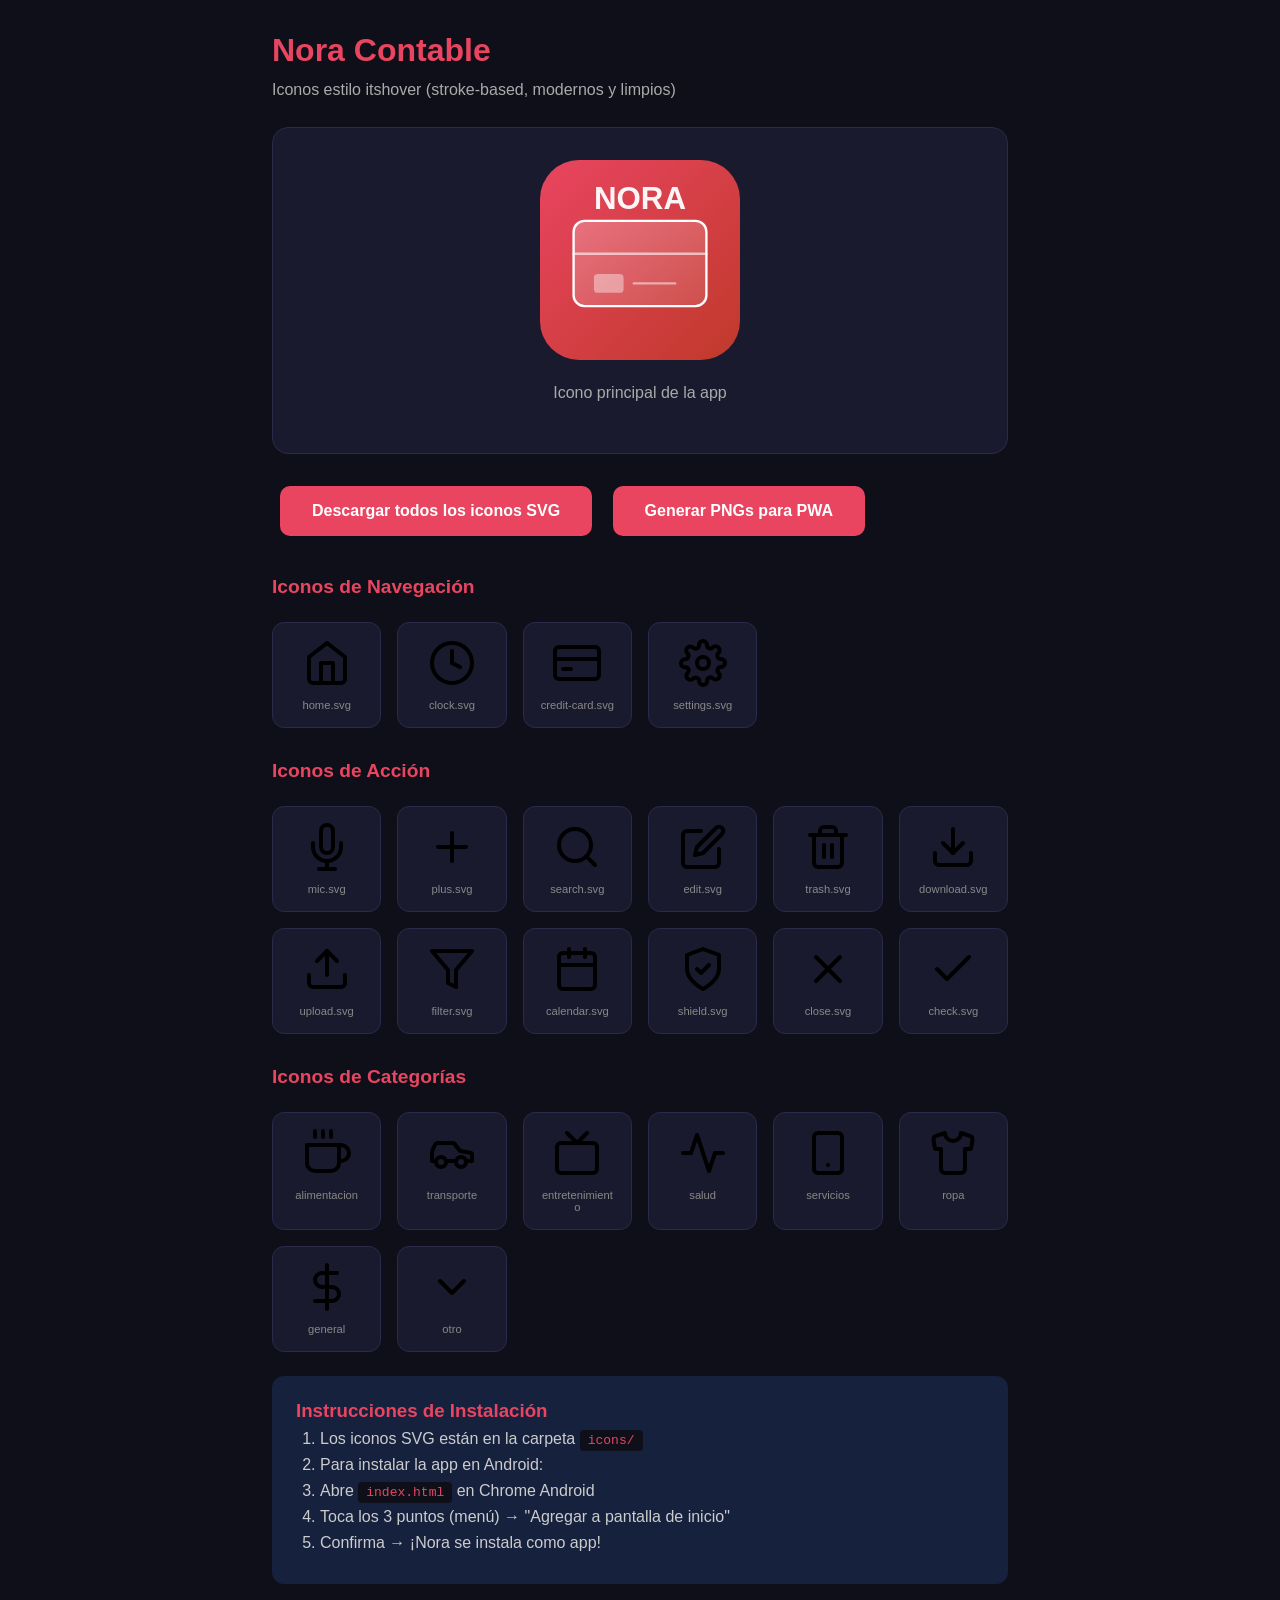
==== generate-icons.html @ 249a9bec "Nora Contable v1.0 - App de control de gastos offline" ====
<!DOCTYPE html>
<html lang="es">
<head>
  <meta charset="UTF-8">
  <meta name="viewport" content="width=device-width, initial-scale=1.0">
  <title>Nora - Generador de Iconos PNG</title>
  <style>
    * { margin: 0; padding: 0; box-sizing: border-box; }
    body { 
      font-family: -apple-system, BlinkMacSystemFont, 'Segoe UI', Roboto, sans-serif; 
      background: #0f0f1a; 
      color: #eee; 
      padding: 2rem; 
      max-width: 800px;
      margin: 0 auto;
    }
    h1 { color: #e94560; margin-bottom: 0.5rem; }
    h2 { color: #e94560; margin: 2rem 0 1rem; font-size: 1.2rem; }
    p { color: #aaa; margin-bottom: 1rem; line-height: 1.6; }
    .icon-grid {
      display: grid;
      grid-template-columns: repeat(auto-fill, minmax(100px, 1fr));
      gap: 1rem;
      margin: 1.5rem 0;
    }
    .icon-card {
      background: #1a1a2e;
      border-radius: 12px;
      padding: 1rem;
      text-align: center;
      border: 1px solid #2a2a4a;
    }
    .icon-card img {
      width: 48px;
      height: 48px;
      margin-bottom: 0.5rem;
    }
    .icon-card span {
      display: block;
      font-size: 0.7rem;
      color: #888;
      word-break: break-all;
    }
    button {
      background: #e94560;
      color: white;
      border: none;
      padding: 1rem 2rem;
      border-radius: 10px;
      font-size: 1rem;
      font-weight: 600;
      cursor: pointer;
      margin: 0.5rem;
    }
    button:hover { background: #ff6b81; }
    .preview {
      background: #1a1a2e;
      border-radius: 16px;
      padding: 2rem;
      text-align: center;
      margin: 1.5rem 0;
      border: 1px solid #2a2a4a;
    }
    .preview img {
      max-width: 200px;
      border-radius: 20px;
    }
    .instructions {
      background: #16213e;
      border-radius: 12px;
      padding: 1.5rem;
      margin: 1rem 0;
    }
    .instructions h3 { color: #e94560; margin-bottom: 0.5rem; }
    .instructions ol { padding-left: 1.5rem; }
    .instructions li { margin: 0.5rem 0; color: #ccc; }
    code {
      background: #0f0f1a;
      padding: 0.2rem 0.5rem;
      border-radius: 4px;
      font-family: monospace;
      color: #e94560;
    }
  </style>
</head>
<body>
  <h1>Nora Contable</h1>
  <p>Iconos estilo itshover (stroke-based, modernos y limpios)</p>

  <div class="preview">
    <img src="icons/icon-512.svg" alt="Nora App Icon">
    <p style="margin-top:1rem">Icono principal de la app</p>
  </div>

  <button onclick="downloadAll()">Descargar todos los iconos SVG</button>
  <button onclick="generatePNGs()">Generar PNGs para PWA</button>

  <h2>Iconos de Navegación</h2>
  <div class="icon-grid">
    <div class="icon-card"><img src="icons/home.svg" alt="home"><span>home.svg</span></div>
    <div class="icon-card"><img src="icons/clock.svg" alt="clock"><span>clock.svg</span></div>
    <div class="icon-card"><img src="icons/credit-card.svg" alt="credit-card"><span>credit-card.svg</span></div>
    <div class="icon-card"><img src="icons/settings.svg" alt="settings"><span>settings.svg</span></div>
  </div>

  <h2>Iconos de Acción</h2>
  <div class="icon-grid">
    <div class="icon-card"><img src="icons/mic.svg" alt="mic"><span>mic.svg</span></div>
    <div class="icon-card"><img src="icons/plus.svg" alt="plus"><span>plus.svg</span></div>
    <div class="icon-card"><img src="icons/search.svg" alt="search"><span>search.svg</span></div>
    <div class="icon-card"><img src="icons/edit.svg" alt="edit"><span>edit.svg</span></div>
    <div class="icon-card"><img src="icons/trash.svg" alt="trash"><span>trash.svg</span></div>
    <div class="icon-card"><img src="icons/download.svg" alt="download"><span>download.svg</span></div>
    <div class="icon-card"><img src="icons/upload.svg" alt="upload"><span>upload.svg</span></div>
    <div class="icon-card"><img src="icons/filter.svg" alt="filter"><span>filter.svg</span></div>
    <div class="icon-card"><img src="icons/calendar.svg" alt="calendar"><span>calendar.svg</span></div>
    <div class="icon-card"><img src="icons/shield.svg" alt="shield"><span>shield.svg</span></div>
    <div class="icon-card"><img src="icons/close.svg" alt="close"><span>close.svg</span></div>
    <div class="icon-card"><img src="icons/check.svg" alt="check"><span>check.svg</span></div>
  </div>

  <h2>Iconos de Categorías</h2>
  <div class="icon-grid">
    <div class="icon-card"><img src="icons/cat-alimentacion.svg" alt="alimentacion"><span>alimentacion</span></div>
    <div class="icon-card"><img src="icons/cat-transporte.svg" alt="transporte"><span>transporte</span></div>
    <div class="icon-card"><img src="icons/cat-entretenimiento.svg" alt="entretenimiento"><span>entretenimiento</span></div>
    <div class="icon-card"><img src="icons/cat-salud.svg" alt="salud"><span>salud</span></div>
    <div class="icon-card"><img src="icons/cat-servicios.svg" alt="servicios"><span>servicios</span></div>
    <div class="icon-card"><img src="icons/cat-ropa.svg" alt="ropa"><span>ropa</span></div>
    <div class="icon-card"><img src="icons/cat-general.svg" alt="general"><span>general</span></div>
    <div class="icon-card"><img src="icons/cat-otro.svg" alt="otro"><span>otro</span></div>
  </div>

  <div class="instructions">
    <h3>Instrucciones de Instalación</h3>
    <ol>
      <li>Los iconos SVG están en la carpeta <code>icons/</code></li>
      <li>Para instalar la app en Android:</li>
      <li>Abre <code>index.html</code> en Chrome Android</li>
      <li>Toca los 3 puntos (menú) → "Agregar a pantalla de inicio"</li>
      <li>Confirma → ¡Nora se instala como app!</li>
    </ol>
  </div>

  <script>
    function downloadAll() {
      const icons = [
        'icon-192.svg', 'icon-512.svg',
        'home.svg', 'clock.svg', 'credit-card.svg', 'settings.svg',
        'mic.svg', 'plus.svg', 'search.svg', 'edit.svg', 'trash.svg',
        'download.svg', 'upload.svg', 'filter.svg', 'calendar.svg', 'shield.svg',
        'close.svg', 'check.svg', 'alert-triangle.svg',
        'cat-alimentacion.svg', 'cat-transporte.svg', 'cat-entretenimiento.svg',
        'cat-salud.svg', 'cat-servicios.svg', 'cat-ropa.svg',
        'cat-general.svg', 'cat-otro.svg'
      ];
      
      icons.forEach(name => {
        const link = document.createElement('a');
        link.href = `icons/${name}`;
        link.download = name;
        link.click();
      });
      
      alert('Descargando todos los iconos SVG...');
    }

    async function generatePNGs() {
      const sizes = [192, 512];
      
      for (const size of sizes) {
        const canvas = document.createElement('canvas');
        canvas.width = size;
        canvas.height = size;
        const ctx = canvas.getContext('2d');
        
        // Background gradient
        const gradient = ctx.createLinearGradient(0, 0, size, size);
        gradient.addColorStop(0, '#e94560');
        gradient.addColorStop(1, '#c0392b');
        ctx.fillStyle = gradient;
        
        // Rounded rectangle
        const radius = size * 0.2;
        ctx.beginPath();
        ctx.moveTo(radius, 0);
        ctx.lineTo(size - radius, 0);
        ctx.quadraticCurveTo(size, 0, size, radius);
        ctx.lineTo(size, size - radius);
        ctx.quadraticCurveTo(size, size, size - radius, size);
        ctx.lineTo(radius, size);
        ctx.quadraticCurveTo(0, size, 0, size - radius);
        ctx.lineTo(0, radius);
        ctx.quadraticCurveTo(0, 0, radius, 0);
        ctx.closePath();
        ctx.fill();
        
        // Card shape
        ctx.strokeStyle = 'rgba(255,255,255,0.3)';
        ctx.lineWidth = size * 0.015;
        const cardX = size * 0.17;
        const cardY = size * 0.3;
        const cardW = size * 0.66;
        const cardH = size * 0.43;
        const cardR = size * 0.06;
        
        ctx.beginPath();
        ctx.moveTo(cardX + cardR, cardY);
        ctx.lineTo(cardX + cardW - cardR, cardY);
        ctx.quadraticCurveTo(cardX + cardW, cardY, cardX + cardW, cardY + cardR);
        ctx.lineTo(cardX + cardW, cardY + cardH - cardR);
        ctx.quadraticCurveTo(cardX + cardW, cardY + cardH, cardX + cardW - cardR, cardY + cardH);
        ctx.lineTo(cardX + cardR, cardY + cardH);
        ctx.quadraticCurveTo(cardX, cardY + cardH, cardX, cardY + cardH - cardR);
        ctx.lineTo(cardX, cardY + cardR);
        ctx.quadraticCurveTo(cardX, cardY, cardX + cardR, cardY);
        ctx.closePath();
        ctx.stroke();
        
        // Card line
        ctx.beginPath();
        ctx.moveTo(cardX, cardY + cardH * 0.35);
        ctx.lineTo(cardX + cardW, cardY + cardH * 0.35);
        ctx.strokeStyle = 'rgba(255,255,255,0.4)';
        ctx.stroke();
        
        // Text "NORA"
        ctx.fillStyle = 'white';
        ctx.font = `bold ${size * 0.17}px Arial, sans-serif`;
        ctx.textAlign = 'center';
        ctx.textBaseline = 'middle';
        ctx.fillText('NORA', size / 2, size * 0.18);
        
        // Download
        const link = document.createElement('a');
        link.download = `icon-${size}.png`;
        link.href = canvas.toDataURL('image/png');
        link.click();
      }
      
      alert('PNGs generados: icon-192.png y icon-512.png');
    }
  </script>
</body>
</html>
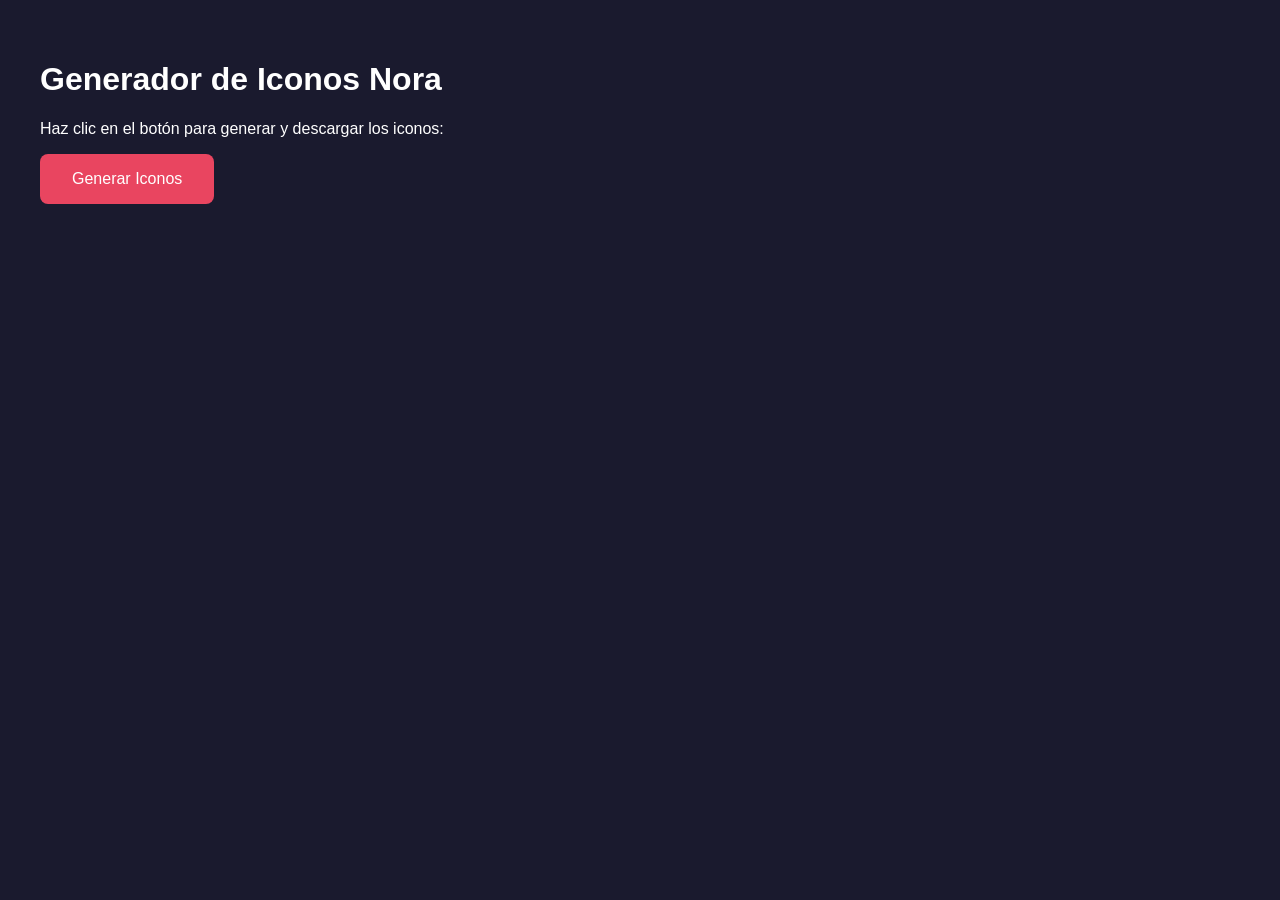
==== commit bbabb9c5: "Add files via upload" ====
--- a/generate-icons.html
+++ b/generate-icons.html
@@ -1,244 +1,58 @@
 <!DOCTYPE html>
-<html lang="es">
+<html>
 <head>
-  <meta charset="UTF-8">
-  <meta name="viewport" content="width=device-width, initial-scale=1.0">
-  <title>Nora - Generador de Iconos PNG</title>
+  <title>Generador de Iconos Nora</title>
   <style>
-    * { margin: 0; padding: 0; box-sizing: border-box; }
-    body { 
-      font-family: -apple-system, BlinkMacSystemFont, 'Segoe UI', Roboto, sans-serif; 
-      background: #0f0f1a; 
-      color: #eee; 
-      padding: 2rem; 
-      max-width: 800px;
-      margin: 0 auto;
-    }
-    h1 { color: #e94560; margin-bottom: 0.5rem; }
-    h2 { color: #e94560; margin: 2rem 0 1rem; font-size: 1.2rem; }
-    p { color: #aaa; margin-bottom: 1rem; line-height: 1.6; }
-    .icon-grid {
-      display: grid;
-      grid-template-columns: repeat(auto-fill, minmax(100px, 1fr));
-      gap: 1rem;
-      margin: 1.5rem 0;
-    }
-    .icon-card {
-      background: #1a1a2e;
-      border-radius: 12px;
-      padding: 1rem;
-      text-align: center;
-      border: 1px solid #2a2a4a;
-    }
-    .icon-card img {
-      width: 48px;
-      height: 48px;
-      margin-bottom: 0.5rem;
-    }
-    .icon-card span {
-      display: block;
-      font-size: 0.7rem;
-      color: #888;
-      word-break: break-all;
-    }
-    button {
-      background: #e94560;
-      color: white;
-      border: none;
-      padding: 1rem 2rem;
-      border-radius: 10px;
-      font-size: 1rem;
-      font-weight: 600;
-      cursor: pointer;
-      margin: 0.5rem;
-    }
+    body { font-family: sans-serif; padding: 2rem; background: #1a1a2e; color: white; }
+    canvas { border: 1px solid #333; margin: 1rem; }
+    button { padding: 1rem 2rem; background: #e94560; color: white; border: none; border-radius: 8px; cursor: pointer; font-size: 1rem; }
     button:hover { background: #ff6b81; }
-    .preview {
-      background: #1a1a2e;
-      border-radius: 16px;
-      padding: 2rem;
-      text-align: center;
-      margin: 1.5rem 0;
-      border: 1px solid #2a2a4a;
-    }
-    .preview img {
-      max-width: 200px;
-      border-radius: 20px;
-    }
-    .instructions {
-      background: #16213e;
-      border-radius: 12px;
-      padding: 1.5rem;
-      margin: 1rem 0;
-    }
-    .instructions h3 { color: #e94560; margin-bottom: 0.5rem; }
-    .instructions ol { padding-left: 1.5rem; }
-    .instructions li { margin: 0.5rem 0; color: #ccc; }
-    code {
-      background: #0f0f1a;
-      padding: 0.2rem 0.5rem;
-      border-radius: 4px;
-      font-family: monospace;
-      color: #e94560;
-    }
   </style>
 </head>
 <body>
-  <h1>Nora Contable</h1>
-  <p>Iconos estilo itshover (stroke-based, modernos y limpios)</p>
-
-  <div class="preview">
-    <img src="icons/icon-512.svg" alt="Nora App Icon">
-    <p style="margin-top:1rem">Icono principal de la app</p>
-  </div>
-
-  <button onclick="downloadAll()">Descargar todos los iconos SVG</button>
-  <button onclick="generatePNGs()">Generar PNGs para PWA</button>
-
-  <h2>Iconos de Navegación</h2>
-  <div class="icon-grid">
-    <div class="icon-card"><img src="icons/home.svg" alt="home"><span>home.svg</span></div>
-    <div class="icon-card"><img src="icons/clock.svg" alt="clock"><span>clock.svg</span></div>
-    <div class="icon-card"><img src="icons/credit-card.svg" alt="credit-card"><span>credit-card.svg</span></div>
-    <div class="icon-card"><img src="icons/settings.svg" alt="settings"><span>settings.svg</span></div>
-  </div>
-
-  <h2>Iconos de Acción</h2>
-  <div class="icon-grid">
-    <div class="icon-card"><img src="icons/mic.svg" alt="mic"><span>mic.svg</span></div>
-    <div class="icon-card"><img src="icons/plus.svg" alt="plus"><span>plus.svg</span></div>
-    <div class="icon-card"><img src="icons/search.svg" alt="search"><span>search.svg</span></div>
-    <div class="icon-card"><img src="icons/edit.svg" alt="edit"><span>edit.svg</span></div>
-    <div class="icon-card"><img src="icons/trash.svg" alt="trash"><span>trash.svg</span></div>
-    <div class="icon-card"><img src="icons/download.svg" alt="download"><span>download.svg</span></div>
-    <div class="icon-card"><img src="icons/upload.svg" alt="upload"><span>upload.svg</span></div>
-    <div class="icon-card"><img src="icons/filter.svg" alt="filter"><span>filter.svg</span></div>
-    <div class="icon-card"><img src="icons/calendar.svg" alt="calendar"><span>calendar.svg</span></div>
-    <div class="icon-card"><img src="icons/shield.svg" alt="shield"><span>shield.svg</span></div>
-    <div class="icon-card"><img src="icons/close.svg" alt="close"><span>close.svg</span></div>
-    <div class="icon-card"><img src="icons/check.svg" alt="check"><span>check.svg</span></div>
-  </div>
-
-  <h2>Iconos de Categorías</h2>
-  <div class="icon-grid">
-    <div class="icon-card"><img src="icons/cat-alimentacion.svg" alt="alimentacion"><span>alimentacion</span></div>
-    <div class="icon-card"><img src="icons/cat-transporte.svg" alt="transporte"><span>transporte</span></div>
-    <div class="icon-card"><img src="icons/cat-entretenimiento.svg" alt="entretenimiento"><span>entretenimiento</span></div>
-    <div class="icon-card"><img src="icons/cat-salud.svg" alt="salud"><span>salud</span></div>
-    <div class="icon-card"><img src="icons/cat-servicios.svg" alt="servicios"><span>servicios</span></div>
-    <div class="icon-card"><img src="icons/cat-ropa.svg" alt="ropa"><span>ropa</span></div>
-    <div class="icon-card"><img src="icons/cat-general.svg" alt="general"><span>general</span></div>
-    <div class="icon-card"><img src="icons/cat-otro.svg" alt="otro"><span>otro</span></div>
-  </div>
-
-  <div class="instructions">
-    <h3>Instrucciones de Instalación</h3>
-    <ol>
-      <li>Los iconos SVG están en la carpeta <code>icons/</code></li>
-      <li>Para instalar la app en Android:</li>
-      <li>Abre <code>index.html</code> en Chrome Android</li>
-      <li>Toca los 3 puntos (menú) → "Agregar a pantalla de inicio"</li>
-      <li>Confirma → ¡Nora se instala como app!</li>
-    </ol>
-  </div>
-
+  <h1>Generador de Iconos Nora</h1>
+  <p>Haz clic en el botón para generar y descargar los iconos:</p>
+  <button onclick="generateIcons()">Generar Iconos</button>
+  <div id="preview"></div>
   <script>
-    function downloadAll() {
-      const icons = [
-        'icon-192.svg', 'icon-512.svg',
-        'home.svg', 'clock.svg', 'credit-card.svg', 'settings.svg',
-        'mic.svg', 'plus.svg', 'search.svg', 'edit.svg', 'trash.svg',
-        'download.svg', 'upload.svg', 'filter.svg', 'calendar.svg', 'shield.svg',
-        'close.svg', 'check.svg', 'alert-triangle.svg',
-        'cat-alimentacion.svg', 'cat-transporte.svg', 'cat-entretenimiento.svg',
-        'cat-salud.svg', 'cat-servicios.svg', 'cat-ropa.svg',
-        'cat-general.svg', 'cat-otro.svg'
-      ];
+    function generateIcons() {
+      const sizes = [192, 512];
+      const preview = document.getElementById('preview');
+      preview.innerHTML = '';
       
-      icons.forEach(name => {
-        const link = document.createElement('a');
-        link.href = `icons/${name}`;
-        link.download = name;
-        link.click();
-      });
-      
-      alert('Descargando todos los iconos SVG...');
-    }
-
-    async function generatePNGs() {
-      const sizes = [192, 512];
-      
-      for (const size of sizes) {
+      sizes.forEach(size => {
         const canvas = document.createElement('canvas');
         canvas.width = size;
         canvas.height = size;
         const ctx = canvas.getContext('2d');
         
-        // Background gradient
-        const gradient = ctx.createLinearGradient(0, 0, size, size);
-        gradient.addColorStop(0, '#e94560');
-        gradient.addColorStop(1, '#c0392b');
-        ctx.fillStyle = gradient;
+        // Background
+        ctx.fillStyle = '#1a1a2e';
+        ctx.fillRect(0, 0, size, size);
         
-        // Rounded rectangle
-        const radius = size * 0.2;
+        // Circle
         ctx.beginPath();
-        ctx.moveTo(radius, 0);
-        ctx.lineTo(size - radius, 0);
-        ctx.quadraticCurveTo(size, 0, size, radius);
-        ctx.lineTo(size, size - radius);
-        ctx.quadraticCurveTo(size, size, size - radius, size);
-        ctx.lineTo(radius, size);
-        ctx.quadraticCurveTo(0, size, 0, size - radius);
-        ctx.lineTo(0, radius);
-        ctx.quadraticCurveTo(0, 0, radius, 0);
-        ctx.closePath();
+        ctx.arc(size/2, size/2, size * 0.35, 0, Math.PI * 2);
+        ctx.fillStyle = '#e94560';
         ctx.fill();
         
-        // Card shape
-        ctx.strokeStyle = 'rgba(255,255,255,0.3)';
-        ctx.lineWidth = size * 0.015;
-        const cardX = size * 0.17;
-        const cardY = size * 0.3;
-        const cardW = size * 0.66;
-        const cardH = size * 0.43;
-        const cardR = size * 0.06;
-        
-        ctx.beginPath();
-        ctx.moveTo(cardX + cardR, cardY);
-        ctx.lineTo(cardX + cardW - cardR, cardY);
-        ctx.quadraticCurveTo(cardX + cardW, cardY, cardX + cardW, cardY + cardR);
-        ctx.lineTo(cardX + cardW, cardY + cardH - cardR);
-        ctx.quadraticCurveTo(cardX + cardW, cardY + cardH, cardX + cardW - cardR, cardY + cardH);
-        ctx.lineTo(cardX + cardR, cardY + cardH);
-        ctx.quadraticCurveTo(cardX, cardY + cardH, cardX, cardY + cardH - cardR);
-        ctx.lineTo(cardX, cardY + cardR);
-        ctx.quadraticCurveTo(cardX, cardY, cardX + cardR, cardY);
-        ctx.closePath();
-        ctx.stroke();
-        
-        // Card line
-        ctx.beginPath();
-        ctx.moveTo(cardX, cardY + cardH * 0.35);
-        ctx.lineTo(cardX + cardW, cardY + cardH * 0.35);
-        ctx.strokeStyle = 'rgba(255,255,255,0.4)';
-        ctx.stroke();
-        
-        // Text "NORA"
+        // Letter N
         ctx.fillStyle = 'white';
-        ctx.font = `bold ${size * 0.17}px Arial, sans-serif`;
+        ctx.font = `bold ${size * 0.3}px Arial`;
         ctx.textAlign = 'center';
         ctx.textBaseline = 'middle';
-        ctx.fillText('NORA', size / 2, size * 0.18);
+        ctx.fillText('N', size/2, size/2);
+        
+        preview.appendChild(canvas);
         
         // Download
         const link = document.createElement('a');
         link.download = `icon-${size}.png`;
         link.href = canvas.toDataURL('image/png');
         link.click();
-      }
+      });
       
-      alert('PNGs generados: icon-192.png y icon-512.png');
+      alert('Iconos generados. Colócalos en la carpeta icons/');
     }
   </script>
 </body>
